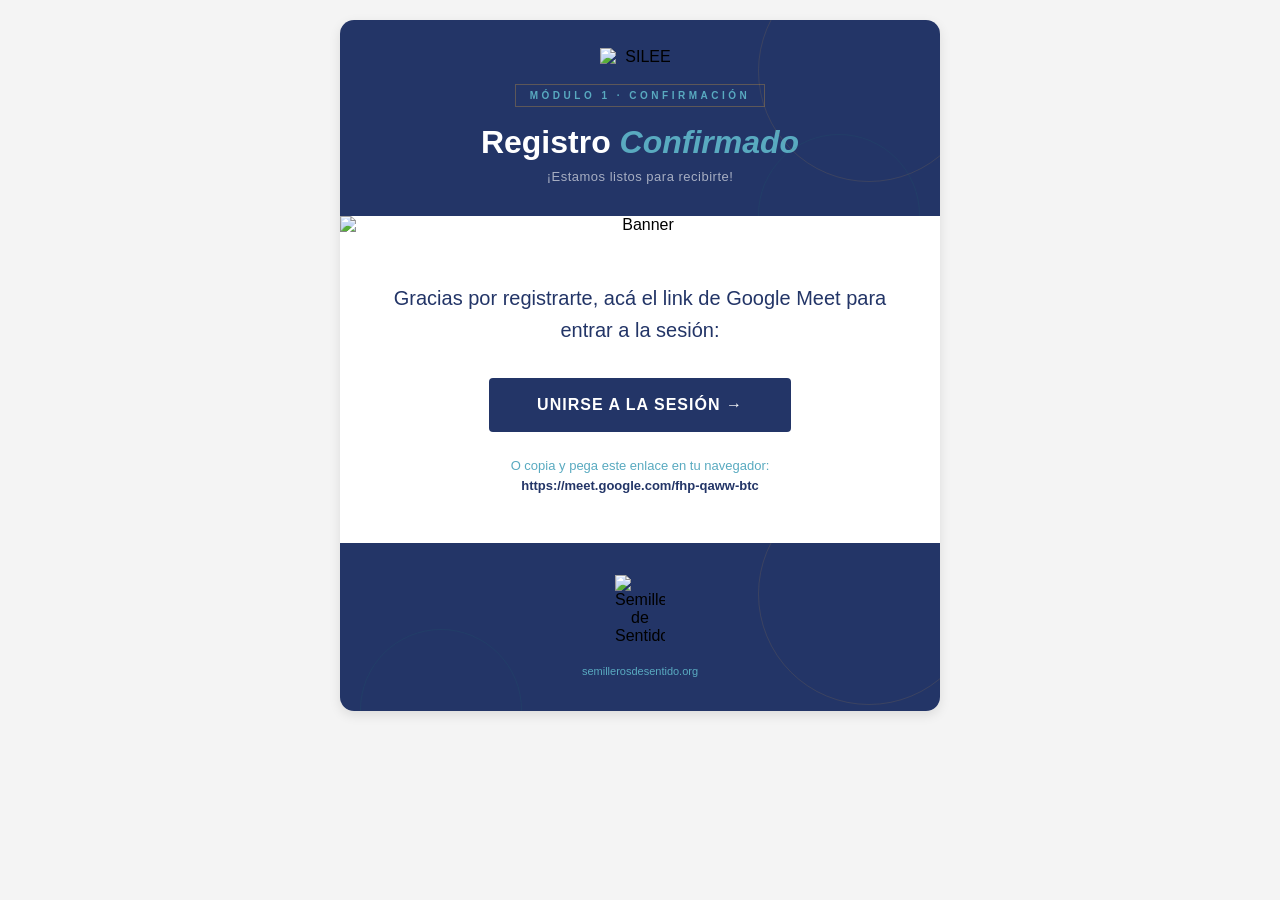
==== mailings/confirmacion.html @ 01264a1f "feat: confirmacion" ====
<!doctype html>
<html lang="es">
  <head>
    <meta charset="UTF-8" />
    <meta name="viewport" content="width=device-width, initial-scale=1.0" />
    <title>Confirmación de Registro — SILEE</title>
  </head>
  <body style="margin: 0; padding: 0; background-color: #f4f4f4;">
    <!-- Centering wrapper -->
    <table role="presentation" width="100%" cellspacing="0" cellpadding="0" border="0" style="background-color: #f4f4f4;">
      <tr>
        <td align="center" style="padding: 20px 0;">
          <div
            style="
              width: 600px;
              background: #ffffff;
              font-family: Arial, Helvetica, sans-serif;
              border-radius: 14px;
              overflow: hidden;
              position: relative;
              box-shadow: 0 4px 12px rgba(0,0,0,0.1);
            ">
            <!-- Header -->
            <div style="background: #233567; padding: 28px 48px 32px; position: relative; overflow: hidden">
              <span
                aria-hidden="true"
                style="
                  position: absolute;
                  top: -60px;
                  right: -40px;
                  width: 220px;
                  height: 220px;
                  border: 1px solid rgba(200, 150, 62, 0.15);
                  border-radius: 50%;
                "></span>
              <span
                aria-hidden="true"
                style="
                  position: absolute;
                  bottom: -80px;
                  right: 20px;
                  width: 160px;
                  height: 160px;
                  border: 1px solid rgba(26, 122, 109, 0.12);
                  border-radius: 50%;
                "></span>

              <img
                src="https://mailing-showcase.vercel.app/img/logo-white-silee.png"
                alt="SILEE"
                style="display: block; width: 80px; height: auto; margin: 0 auto 18px" />
              <div
                style="
                  display: inline-block;
                  font-family: Arial, Helvetica, sans-serif;
                  font-size: 10px;
                  font-weight: 600;
                  letter-spacing: 3.5px;
                  text-transform: uppercase;
                  color: #59aac0;
                  border: 1px solid rgba(200, 150, 62, 0.35);
                  padding: 5px 14px;
                  margin-bottom: 16px;
                ">
                Módulo 1 · Confirmación
              </div>
              <h1 style="font-size: 32px; font-weight: 700; color: #fff; line-height: 1.2; margin: 0 0 8px 0">
                Registro <em style="font-style: italic; color: #59aac0; font-weight: 600">Confirmado</em>
              </h1>
              <p
                style="
                  font-family: Arial, Helvetica, sans-serif;
                  font-size: 13px;
                  font-weight: 300;
                  color: rgba(255, 255, 255, 0.6);
                  letter-spacing: 0.5px;
                  margin: 0;
                ">
                ¡Estamos listos para recibirte!
              </p>
            </div>

            <!-- Banner -->
            <img 
              src="https://mailing-showcase.vercel.app/img/banner-invitacion.jpg" 
              alt="Banner"
              style="width: 600px; display: block; border: 0;" 
              width="600" />

            <!-- Body -->
            <div style="padding: 48px 48px; text-align: center;">
              <p
                style="
                  font-family: Arial, Helvetica, sans-serif;
                  font-size: 20px;
                  font-weight: 400;
                  color: #233567;
                  line-height: 1.6;
                  margin: 0 0 32px 0;
                ">
                Gracias por registrarte, acá el link de Google Meet para entrar a la sesión:
              </p>

              <!-- CTA Button -->
              <table role="presentation" width="100%" cellspacing="0" cellpadding="0" border="0">
                <tr>
                  <td align="center">
                    <a
                      href="https://meet.google.com/fhp-qaww-btc"
                      target="_blank"
                      style="
                        display: inline-block;
                        background: #233567;
                        color: #ffffff;
                        font-family: Arial, Helvetica, sans-serif;
                        font-size: 16px;
                        font-weight: 600;
                        letter-spacing: 1px;
                        padding: 18px 48px;
                        text-decoration: none;
                        text-align: center;
                        border-radius: 4px;
                      ">
                      UNIRSE A LA SESIÓN →
                    </a>
                  </td>
                </tr>
              </table>

              <p style="font-family: Arial, Helvetica, sans-serif; font-size: 13px; color: #59aac0; margin: 24px 0 0 0; line-height: 1.5">
                O copia y pega este enlace en tu navegador:<br />
                <span style="font-weight: 600; color: #233567;">https://meet.google.com/fhp-qaww-btc</span>
              </p>
            </div>

            <!-- Footer -->
            <div
              style="
                background: #233567;
                padding: 32px 48px;
                text-align: center;
                position: relative;
                overflow: hidden;
              ">
              <span
                aria-hidden="true"
                style="
                  position: absolute;
                  top: -60px;
                  right: -40px;
                  width: 220px;
                  height: 220px;
                  border: 1px solid rgba(200, 150, 62, 0.15);
                  border-radius: 50%;
                "></span>
              <span
                aria-hidden="true"
                style="
                  position: absolute;
                  bottom: -80px;
                  left: 20px;
                  width: 160px;
                  height: 160px;
                  border: 1px solid rgba(26, 122, 109, 0.12);
                  border-radius: 50%;
                "></span>
              <img
                src="https://mailing-showcase.vercel.app/img/logo-white.png"
                alt="Semilleros de Sentido"
                style="display: block; width: 50px; height: auto; margin: 0 auto 16px; position: relative; z-index: 1" />
              <a
                href="https://www.semillerosdesentido.org"
                style="
                  font-family: Arial, Helvetica, sans-serif;
                  font-size: 11px;
                  font-weight: 400;
                  color: #59aac0;
                  text-decoration: none;
                  position: relative;
                  z-index: 1;
                "
                >semillerosdesentido.org
              </a>
            </div>
          </div>
        </td>
      </tr>
    </table>
  </body>
</html>
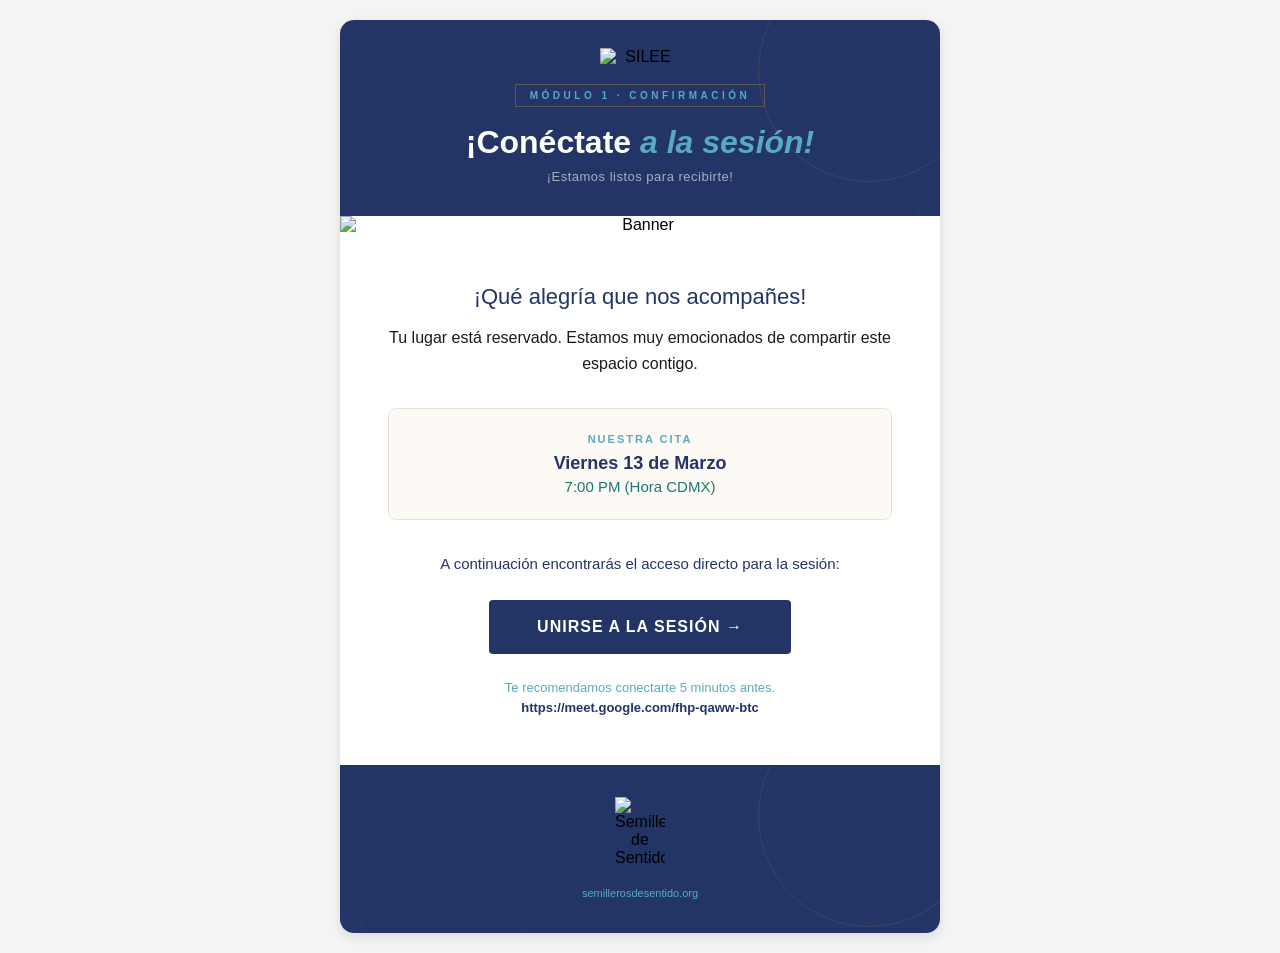
==== commit 533193bf: "fix: titules" ====
--- a/mailings/confirmacion.html
+++ b/mailings/confirmacion.html
@@ -5,11 +5,17 @@
     <meta name="viewport" content="width=device-width, initial-scale=1.0" />
     <title>Confirmación de Registro — SILEE</title>
   </head>
-  <body style="margin: 0; padding: 0; background-color: #f4f4f4;">
+  <body style="margin: 0; padding: 0; background-color: #f4f4f4">
     <!-- Centering wrapper -->
-    <table role="presentation" width="100%" cellspacing="0" cellpadding="0" border="0" style="background-color: #f4f4f4;">
+    <table
+      role="presentation"
+      width="100%"
+      cellspacing="0"
+      cellpadding="0"
+      border="0"
+      style="background-color: #f4f4f4">
       <tr>
-        <td align="center" style="padding: 20px 0;">
+        <td align="center" style="padding: 20px 0">
           <div
             style="
               width: 600px;
@@ -18,7 +24,7 @@
               border-radius: 14px;
               overflow: hidden;
               position: relative;
-              box-shadow: 0 4px 12px rgba(0,0,0,0.1);
+              box-shadow: 0 4px 12px rgba(0, 0, 0, 0.1);
             ">
             <!-- Header -->
             <div style="background: #233567; padding: 28px 48px 32px; position: relative; overflow: hidden">
@@ -65,7 +71,7 @@
                 Módulo 1 · Confirmación
               </div>
               <h1 style="font-size: 32px; font-weight: 700; color: #fff; line-height: 1.2; margin: 0 0 8px 0">
-                Registro <em style="font-style: italic; color: #59aac0; font-weight: 600">Confirmado</em>
+                ¡Conéctate <em style="font-style: italic; color: #59aac0; font-weight: 600">a la sesión!</em>
               </h1>
               <p
                 style="
@@ -81,24 +87,73 @@
             </div>
 
             <!-- Banner -->
-            <img 
-              src="https://mailing-showcase.vercel.app/img/banner-invitacion.jpg" 
+            <img
+              src="https://mailing-showcase.vercel.app/img/banner-invitacion.jpg"
               alt="Banner"
-              style="width: 600px; display: block; border: 0;" 
+              style="width: 600px; display: block; border: 0"
               width="600" />
 
             <!-- Body -->
-            <div style="padding: 48px 48px; text-align: center;">
-              <p
-                style="
-                  font-family: Arial, Helvetica, sans-serif;
-                  font-size: 20px;
+            <div style="padding: 48px 48px; text-align: center">
+              <p
+                style="
+                  font-family: Arial, Helvetica, sans-serif;
+                  font-size: 22px;
+                  font-weight: 400;
+                  color: #233567;
+                  line-height: 1.4;
+                  margin: 0 0 12px 0;
+                ">
+                ¡Qué alegría que nos acompañes!
+              </p>
+              <p
+                style="
+                  font-family: Arial, Helvetica, sans-serif;
+                  font-size: 16px;
+                  font-weight: 300;
+                  color: #1a1a1a;
+                  line-height: 1.6;
+                  margin: 0 0 32px 0;
+                ">
+                Tu lugar está reservado. Estamos muy emocionados de compartir este espacio contigo.
+              </p>
+
+              <!-- Meeting Details Wrap -->
+              <div
+                style="
+                  background: #fdfaf5;
+                  border: 1px solid #e8e0d5;
+                  padding: 24px;
+                  margin-bottom: 32px;
+                  border-radius: 8px;
+                ">
+                <div
+                  style="
+                    font-size: 11px;
+                    font-weight: 600;
+                    letter-spacing: 2px;
+                    text-transform: uppercase;
+                    color: #59aac0;
+                    margin-bottom: 8px;
+                  ">
+                  Nuestra Cita
+                </div>
+                <div style="font-size: 18px; font-weight: 700; color: #233567; margin-bottom: 4px">
+                  Viernes 13 de Marzo
+                </div>
+                <div style="font-size: 15px; color: #1a7a6d; font-weight: 400">7:00 PM (Hora CDMX)</div>
+              </div>
+
+              <p
+                style="
+                  font-family: Arial, Helvetica, sans-serif;
+                  font-size: 15px;
                   font-weight: 400;
                   color: #233567;
                   line-height: 1.6;
-                  margin: 0 0 32px 0;
-                ">
-                Gracias por registrarte, acá el link de Google Meet para entrar a la sesión:
+                  margin: 0 0 24px 0;
+                ">
+                A continuación encontrarás el acceso directo para la sesión:
               </p>
 
               <!-- CTA Button -->
@@ -127,21 +182,22 @@
                 </tr>
               </table>
 
-              <p style="font-family: Arial, Helvetica, sans-serif; font-size: 13px; color: #59aac0; margin: 24px 0 0 0; line-height: 1.5">
-                O copia y pega este enlace en tu navegador:<br />
-                <span style="font-weight: 600; color: #233567;">https://meet.google.com/fhp-qaww-btc</span>
+              <p
+                style="
+                  font-family: Arial, Helvetica, sans-serif;
+                  font-size: 13px;
+                  color: #59aac0;
+                  margin: 24px 0 0 0;
+                  line-height: 1.5;
+                ">
+                Te recomendamos conectarte 5 minutos antes.<br />
+                <span style="font-weight: 600; color: #233567">https://meet.google.com/fhp-qaww-btc</span>
               </p>
             </div>
 
             <!-- Footer -->
             <div
-              style="
-                background: #233567;
-                padding: 32px 48px;
-                text-align: center;
-                position: relative;
-                overflow: hidden;
-              ">
+              style="background: #233567; padding: 32px 48px; text-align: center; position: relative; overflow: hidden">
               <span
                 aria-hidden="true"
                 style="
@@ -167,7 +223,14 @@
               <img
                 src="https://mailing-showcase.vercel.app/img/logo-white.png"
                 alt="Semilleros de Sentido"
-                style="display: block; width: 50px; height: auto; margin: 0 auto 16px; position: relative; z-index: 1" />
+                style="
+                  display: block;
+                  width: 50px;
+                  height: auto;
+                  margin: 0 auto 16px;
+                  position: relative;
+                  z-index: 1;
+                " />
               <a
                 href="https://www.semillerosdesentido.org"
                 style="
